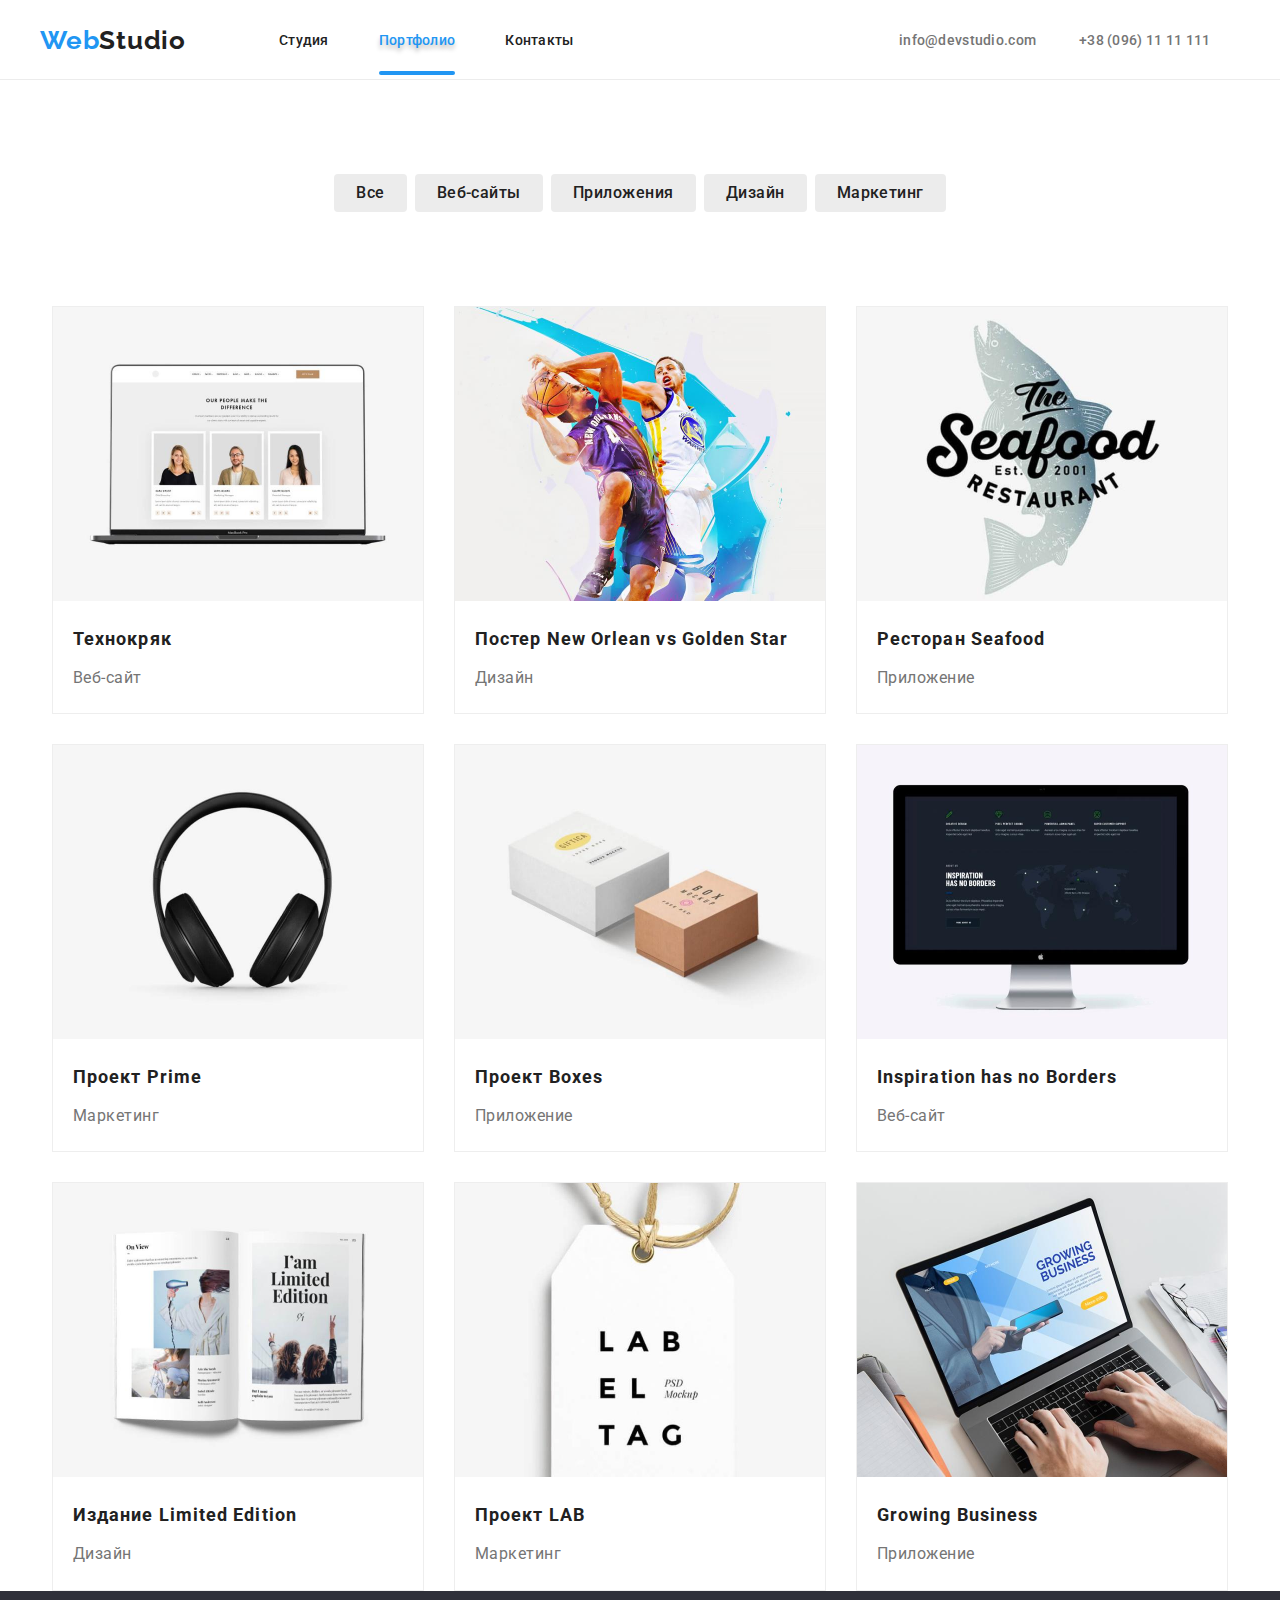
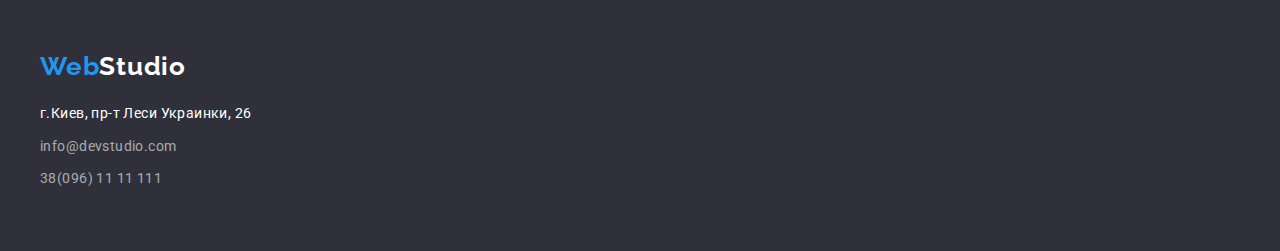
==== portfolio.html @ 5f7523ac "Img" ====
<!DOCTYPE html>
<html lang="en">
	<head>
		<meta charset="UTF-8" />
		<meta http-equiv="X-UA-Compatible" content="IE=edge" />
		<meta name="viewport" content="width=device-width, initial-scale=1.0" />
		<link
			rel="stylesheet"
			href="https://cdnjs.cloudflare.com/ajax/libs/modern-normalize/1.0.0/modern-normalize.min.css"
			integrity="sha512-ISS7cAi1PEhQ8jnbJpJZMd29NlhNj4AWYyLOSp2CE/CsHxTCu+r+t0D2yoJudVrd0/8fTVPUVDzY5Tvli75u/g=="
			crossorigin="anonymous"
		/>
		<link
			href="https://fonts.googleapis.com/css2?family=Oleo+Script&family=Raleway:ital,wght@0,700;1,400&family=Roboto:ital,wght@0,400;0,500;0,700;0,900;1,400;1,500;1,700;1,900&display=swap"
			rel="stylesheet"
		/>
		<link rel="stylesheet" href="./CSS/styles.css">
		<title>Portfolio</title>
  </head>
  <body>
    <div class="wrapper"></div>
    <!--Шапка сайта-->
    <header  class="header-container">
        <div class="header-body container">
            <nav class="navigation">
                <div class="header-logo">
                    <a lang="en" href="./index.html" rel="noopener noreferrer" class="logo link">
                        <span class="logo-first">Web</span>Studio
                    </a>
                </div>
                <div class="navigation-form">
                    <ul class="navigation-list list">
                        <li class="navigation-item"><a class="navigation-link link" href="./index.html">Студия</a></li>
                        <li class="navigation-item"><a class="navigation-link link current active" href="./portfolio.html">Портфолио</a></li>
                        <li class="navigation-item"><a class="navigation-link link" href="">Контакты</a></li>
                    </ul>
                </div>
                
            </nav>
            <div class="kontakt-line">
                <a class="link kontakt-link" href="mailto:info@devstudio.com">info@devstudio.com</a>
                <a class="link kontakt-link" href="tel:+380961111111">+38 (096) 11 11 111</a>
            </div>
        </div>
    </header>
    <main class="main-portfolio">
      <!--Фильтр-->
      <section class="portfolio-work-gallary">
        <h1 hidden class="portfolio-hidden">Фильтры поиска</h1>
        <div class="portfolio-container container">
            
                <ul class="portfolio-btn-list list">
                    <li class="portfolio-btn-item"><a href="#" class="portfolio-btn-link link">Все</a></li>
                    <li class="portfolio-btn-item"><a href="#" class="portfolio-btn-link link">Веб-сайты</a></li>
                    <li class="portfolio-btn-item"><a href="#" class="portfolio-btn-link link">Приложения</a></li>
                    <li class="portfolio-btn-item"><a href="#" class="portfolio-btn-link link">Дизайн</a></li>
                    <li class="portfolio-btn-item"><a href="#" class="portfolio-btn-link link">Маркетинг</a></li>
                </ul>
            
        </div>
        
            <ul class="portfolio-cards-list list">
                <li class="portfolio-cards-item body-card-item">
                    <a href="" class="card-link link">
                        <img src="./images/project1.jpg" alt="фото галереи работ" class="card-img" />
                        <div class="body-card-text-box">
                            <h2 class="card-title">Технокряк</h2>
                            <p class="card-subtitle">Веб-сайт</p>
                        </div>
                    </a>
                </li>
                <li class="portfolio-cards-item body-card-item">
                    <a href="" class="card-link link">
                        <img src="./images/project2.jpg" alt="фото галереи работ" class="card-img" />
                        <div class="body-card-text-box">
                            <h2 class="card-title">Постер New Orlean vs Golden Star</h2>
                            <p class="card-subtitle">Дизайн</p>
                        </div>
                    </a>
                </li>
                <li class="portfolio-cards-item body-card-item">
                    <a href="" class="card-link link">
                        <img src="./images/project3.jpg" alt="фото галереи работ" class="card-img" />
                        <div class="body-card-text-box">
                            <h2 class="card-title">Ресторан Seafood</h2>
                            <p class="card-subtitle">Приложение</p>
                        </div>
                    </a>
                </li>
                <li class="portfolio-cards-item body-card-item">
                    <a href="" class="card-link link">
                        <img src="./images/project4.jpg" alt="фото галереи работ" class="card-img" />
                        <div class="body-card-text-box">
                            <h2 class="card-title">Проект Prime</h2>
                            <p class="card-subtitle">Маркетинг</p>
                        </div>
                    </a>
                </li>
                <li class="portfolio-cards-item body-card-item">
                    <a href="" class="card-link link">
                        <img src="./images/project5.jpg" alt="фото галереи работ" class="card-img" />
                        <div class="body-card-text-box">
                            <h2 class="card-title">Проект Boxes</h2>
                            <p class="card-subtitle">Приложение</p>
                        </div>
                    </a>
                </li>
                <li class="portfolio-cards-item body-card-item">
                    <a href="" class="card-link link">
                        <img src="./images/project6.jpg" alt="фото галереи работ" class="card-img" />
                        <div class="body-card-text-box">
                            <h2 class="card-title">Inspiration has no Borders</h2>
                            <p class="card-subtitle">Веб-сайт</p>
                        </div>
                    </a>
                </li>
                <li class="portfolio-cards-item body-card-item">
                    <a href="" class="card-link link">
                        <img src="./images/project7.jpg" alt="фото галереи работ" class="card-img" />
                        <div class="body-card-text-box">
                            <h2 class="card-title">Издание Limited Edition</h2>
                            <p class="card-subtitle">Дизайн</p>
                        </div>
                    </a>
                </li>
                <li class="portfolio-cards-item body-card-item">
                    <a href="" class="card-link link">
                        <img src="./images/project8.jpg" alt="фото галереи работ" class="card-img" />
                        <div class="body-card-text-box">
                            <h2 class="card-title">Проект LAB</h2>
                            <p class="card-subtitle">Маркетинг</p>
                        </div>
                    </a>
                </li>
                <li class="portfolio-cards-item body-card-item">
                    <a href="" class="card-link link">
                        <img src="./images/project9.jpg" alt="фото галереи работ" class="card-img" />
                        <div class="body-card-text-box">
                            <h2 class="card-title">Growing Business</h2>
                            <p class="card-subtitle">Приложение</p>
                        </div>
                    </a>
                </li>
            </ul>
        
    </div>
</section>
    </main>
    <footer class="footer">
        <div class="footer-container container">
            
            <div class="footer-contact-body">
                <a lang="en" href="#top" rel="noopener noreferrer" class="logo logo-footer link">
                    <span class="logo-first">Web</span>Studio
                </a>
                <div class="address-list-body">
                    <address>
                        <ul class="footer-address-list list">
                            <li class="footer-address-item">
                                <a
                                    class="footer-address-link map-address link"
                                    href="https://goo.gl/maps/Bj5NZJTDuqSYe3zM9"
                                    target="_blank"
                                    rel="noopener noreferrer"
                                    >г.Киев, пр-т Леси Украинки, 26
                                </a>
                            </li>
                            <li class="footer-address-item">
                                <a class="footer-address-link link" href="mailtoinfo@devstudio.com">info@devstudio.com</a>
                            </li>
                            <li class="footer-address-item">
                                <a class="footer-address-link link" href="tel:+380961111111">38(096) 11 11 111</a>
                            </li>
                        </ul>
                    </address>
                </div>
            </div>
        </div>
    </footer>
  </body>
</html>
---- CSS/styles.css ----
* {
  margin: 0;
  padding: 0;
}
:root {
  --main-font: "Roboto";
  --second-font: "Raleway";
  --font-w: 400;
  --black-color: #000000;
  --second-black: #212121;
  --white-color: #ffffff;
  --blue-color: rgb(33, 150, 243);
  --grey-color: rgba(236, 236, 236, 1);
  --text-style: normal;
}
body {
  font-weight: 700;
  font-family: var(--main-font);
  font-size: 14px;
  color: var(--black-color);
  background-color: var(--white-color);
}

.link {
  text-decoration: none;
}

.list {
  list-style: none;
}

/* cursor: pointer; */
h1,
h2,
h3,
h4,
h5,
h6,
p {
  margin: 0;
}

ul,
ol {
  margin: 0;
}

img {
  display: block;
}

.address {
  font-style: normal;
}

.wrpper {
  max-width: 1600px;
  overflow: hidden;
}

.container {
  max-width: 1200px;
  margin: 0 auto;
  padding: 0px 15px 0px 15px;
}

.logo {
  font-family: var(--second-font);
  font-size: 26px;
  line-height: 1.19;
  letter-spacing: 0.03em;
  color: var(--second-black);
}
.logo-first {
  color: var(--blue-color);
}

.logo-footer {
  display: block;
  color: var(--white-color);
  margin: 0px 0px 20px 0px;
}

.header-container {
  position: relative;
}

.header-body {
  display: flex;
  align-items: center;
  min-height: 80px;
}

.header-container::after {
  display: block;
  content: "";
  position: absolute;
  width: 100%;
  height: 1px;
  background-color: var(--grey-color);
  bottom: 0;
  left: 0;
  z-index: 5;
}

.navigation {
  display: flex;
  align-items: center;
}

.navigation-form {
  min-width: 620px;
  margin: 0px 0px 0px 93px;
}

.navigation-list {
  display: flex;
  justify-content: start;
}

.navigation-item {
  margin: 0px 50px 0px 0px;
}

.navigation-item:last-child {
  margin-right: 0px;
}

.navigation-link {
  position: relative;
  font-weight: 500;
  line-height: 1.14;
  letter-spacing: 0.02em;
  color: var(--second-black);
}

.navigation-link:hover,
.navigation-link:focus {
  color: var(--blue-color);
  text-shadow: 0px 4px 4px rgba(0, 0, 0, 0.25);
}

.navigation-link::after {
  display: block;
  content: "";
  position: absolute;
  left: 0;
  top: 245%;
  opacity: 0;
  height: 4px;
  width: 100%;
  background: var(--blue-color);
  border-radius: 2px;
}

.navigation-link.current::after {
  opacity: 1;
}

.active {
  color: var(--blue-color);
  text-shadow: 0px 4px 4px rgba(0, 0, 0, 0.25);
}

.kontakt-line {
  justify-content: end;
}

.kontakt-link {
  font-weight: 500;
  line-height: 1.14;
  letter-spacing: 0.02em;
  margin: 0px 40px 0px 0px;

  color: #757575;
}

.kontakt-link:last-child {
  margin-right: 0px;
}

.kontakt-link:hover,
.kontakt-link:focus {
  text-shadow: 0px 1px 1px rgba(0, 0, 0, 0.25);
  color: var(--blue-color);
}


.hero-container {
  padding: 200px 250px;
}

.font-hero-header {
  background-color: #2f303a;
  /* position: absolute; */
}

.text-hero-header {
  font-weight: 900;
  font-size: 44px;
  line-height: 1.36;
  text-align: center;
  letter-spacing: 0.06em;
  color: var(--white-color);
  text-transform: uppercase;
}
.hero-btn {
  display: flex;
  justify-content: center;
  margin: 40px 0px 0px 0px;
}
.main-btn {
  width: 200px;
  height: 50px;
  cursor: pointer;
  outline: 3px solid;
  border: none;
  border-radius: 4px;
  font-family: var(--second-font);
  font-size: 16px;
  line-height: 1.8;
  letter-spacing: 0.06em;

  background: var(--blue-color);
  color: var(--white-color);

  outline-color: rgba(71, 126, 232, 0.5);
  transition: all 600ms cubic-bezier(0.2, 0, 0, 0.8);
}
.main-btn:hover,
.main-btn:focus {
  border: none;
  transition: all 500ms ease;
  color: #2f303a;
  outline-color: rgba(71, 126, 232, 0);
  outline-offset: 50px;
}


.features {
  padding: 91px 0px;
}
.features-list {
  display: flex;
  justify-content: center;
}
.features-link {
  margin: 0px 45px 0px 0px;
}
.features-link:last-child {
  margin-right: 0px;
}
.features-link-title {
  font-weight: 700;
  line-height: 1.14;
  letter-spacing: 0.02em;
  text-transform: uppercase;
  margin: 0px 0px 10px 0px;
  font-size: var(--font-w);
  color: var(--second-black);
}
.features-link-text {
  font-weight: var(--font-w);
  line-height: 1.7;
  letter-spacing: 0.03em;

  color: #757575;
}

.doing {
  padding: 0px 0px 94px 0px;
}
.doing-container {
  text-align: center;
}
.doing-title {
  font-size: 36px;
  line-height: 42px;
  text-align: center;
  letter-spacing: 0.03em;
  margin: 0px 0px 50px 0px;

  color: var(--second-black);
}
.doing-list {
  display: flex;
}
.doing-link {
  margin: 0px 30px 0px 0px;
}
.doing-link:last-child {
  margin-right: 0px;
}

.team {
  background-color: var(--grey-color);
}
.team-container {
  padding: 94px 0px;
}
.team-title {
  text-align: center;
  font-size: 36px;
  line-height: 1.17;
  letter-spacing: 0.03em;

  color: var(--second-black);

  margin: 0px 0px 50px 0px;
}
.team-list {
  display: flex;
  justify-content: center;
}
.list {
}
.team-link {
  margin: 0px 30px 0px 0px;
  padding: 0px 0px 30px 0px;
  text-align: center;
  box-shadow: 0px 1px 3px rgba(0, 0, 0, 0.12), 0px 1px 1px rgba(0, 0, 0, 0.14),
    0px 2px 1px rgba(0, 0, 0, 0.2);
  border-radius: 0px 0px 4px 4px;
  background-color: var(--white-color);
  outline-color: none;
}
.team-link:last-child {
  margin-right: 0;
}
.team-card-foto {
  transition: all 1000ms ease;
}
.team-card-foto:hover {
  transform: scale(0.9);
  transition: all 750ms ease;
}
.team-card-name {
  font-weight: 500;
  font-size: 16px;
  line-height: 1.19;
  letter-spacing: 0.03em;
  margin: 30px 0px 10px 0px;

  color: var(--second-black);
}
.team-card-pro {
  font-weight: var(--font-w);
  font-size: 16px;
  line-height: 1.19;
  letter-spacing: 0.03em;

  color: #757575;
}


.footer {
  background-color: rgba(47, 48, 58, 1);
}
.footer-container {
  padding: 60px 0px 60px 0px;
}
.footer-contact-body {
}
.footer-logo-body {
  margin: 0px 0px 20px 0px;
}
address-list-body {
}
.footer-address-list {
}
// .footer-address-list a:hover,
// .footer-address-list a:focus {
//   color: var(--blue-color);
//   text-shadow: 0px 4px 4px rgba(0, 0, 0, 0.25);
// }
.footer-address-item {
  margin: 0px 0px 9px 0px;
}
.footer-address-item:last-child {
  margin-bottom: 0;
}
.footer-address-link {
  font-weight: var(--font-w);
  font-style: var(--text-style);
  line-height: 1.7;
  letter-spacing: 0.03em;
  color: rgba(255, 255, 255, 0.6);
}
.footer-address-link:hover,
.footer-address-link:focus {
  color: rgba(33, 150, 243, 0.7);
  text-shadow: 0px 4px 4px rgba(0, 0, 0, 0.25);
}
.map-address {
  color: var(--white-color);
}


.portfolio-work-gallary {
}
.portfolio-container {
  padding: 94px 0px 94px 0px;
}

.portfolio-btn-list {
  display: flex;
  justify-content: center;
}
.portfolio-btn-item {
  margin: 0px 8px 0px 0px;
}
.portfolio-btn-item:last-child {
  margin-right: 0;
}
.portfolio-btn-link {
  display: block;
  // width: 145px;
  border-radius: 4px;
  padding: 6px 22px;
  text-align: center;
  font-weight: 500;
  font-size: 16px;
  line-height: 1.6;
  text-align: center;
  letter-spacing: 0.03em;
  color: var(--second-black);
  background-color: var(--grey-color);
}
.portfolio-btn-link:hover,
.portfolio-btn-link:focus {
  box-shadow: 0px 3px 1px rgba(0, 0, 0, 0.1), 0px 1px 2px rgba(0, 0, 0, 0.08),
    0px 2px 2px rgba(0, 0, 0, 0.12);
  color: var(--white-color);
  background: var(--blue-color);
}

.portfolio-cards-list {
  display: flex;
  justify-content: center;
  flex-wrap: wrap;
}
.portfolio-cards-item {
  margin: 0px 30px 30px 0px;
  border: 1px solid rgba(238, 238, 238, 1);
}
.portfolio-cards-item:nth-child(3n) {
  margin-right: 0px;
}
.portfolio-cards-item:nth-last-child(-n + 3) {
  margin-bottom: 0px;
}
.body-card-item {
}
.card-link {
}
.card-img {
  max-width: 370px;
  // border: 1px solid rgba(238, 238, 238, 1);
}
.body-card-text-box {
  padding: 20px 20px;
  line-height: 2;
  border: 0px solid rgba(238, 238, 238, 1);
  // letter-spacing: 0.06em;

  color: var(--second-black);
}
.card-title {
  font-family: var(--main-font);
  font-weight: 700;
  font-size: 18px;
  line-height: 2;
  letter-spacing: 0.06em;

  color: #212121;
}
.card-subtitle {
  font-weight: var(--font-w);
  margin: 6px 0px 0px 0px;
  font-size: 16px;
  line-height: 1.9;
  letter-spacing: 0.03em;

  color: #757575;
}
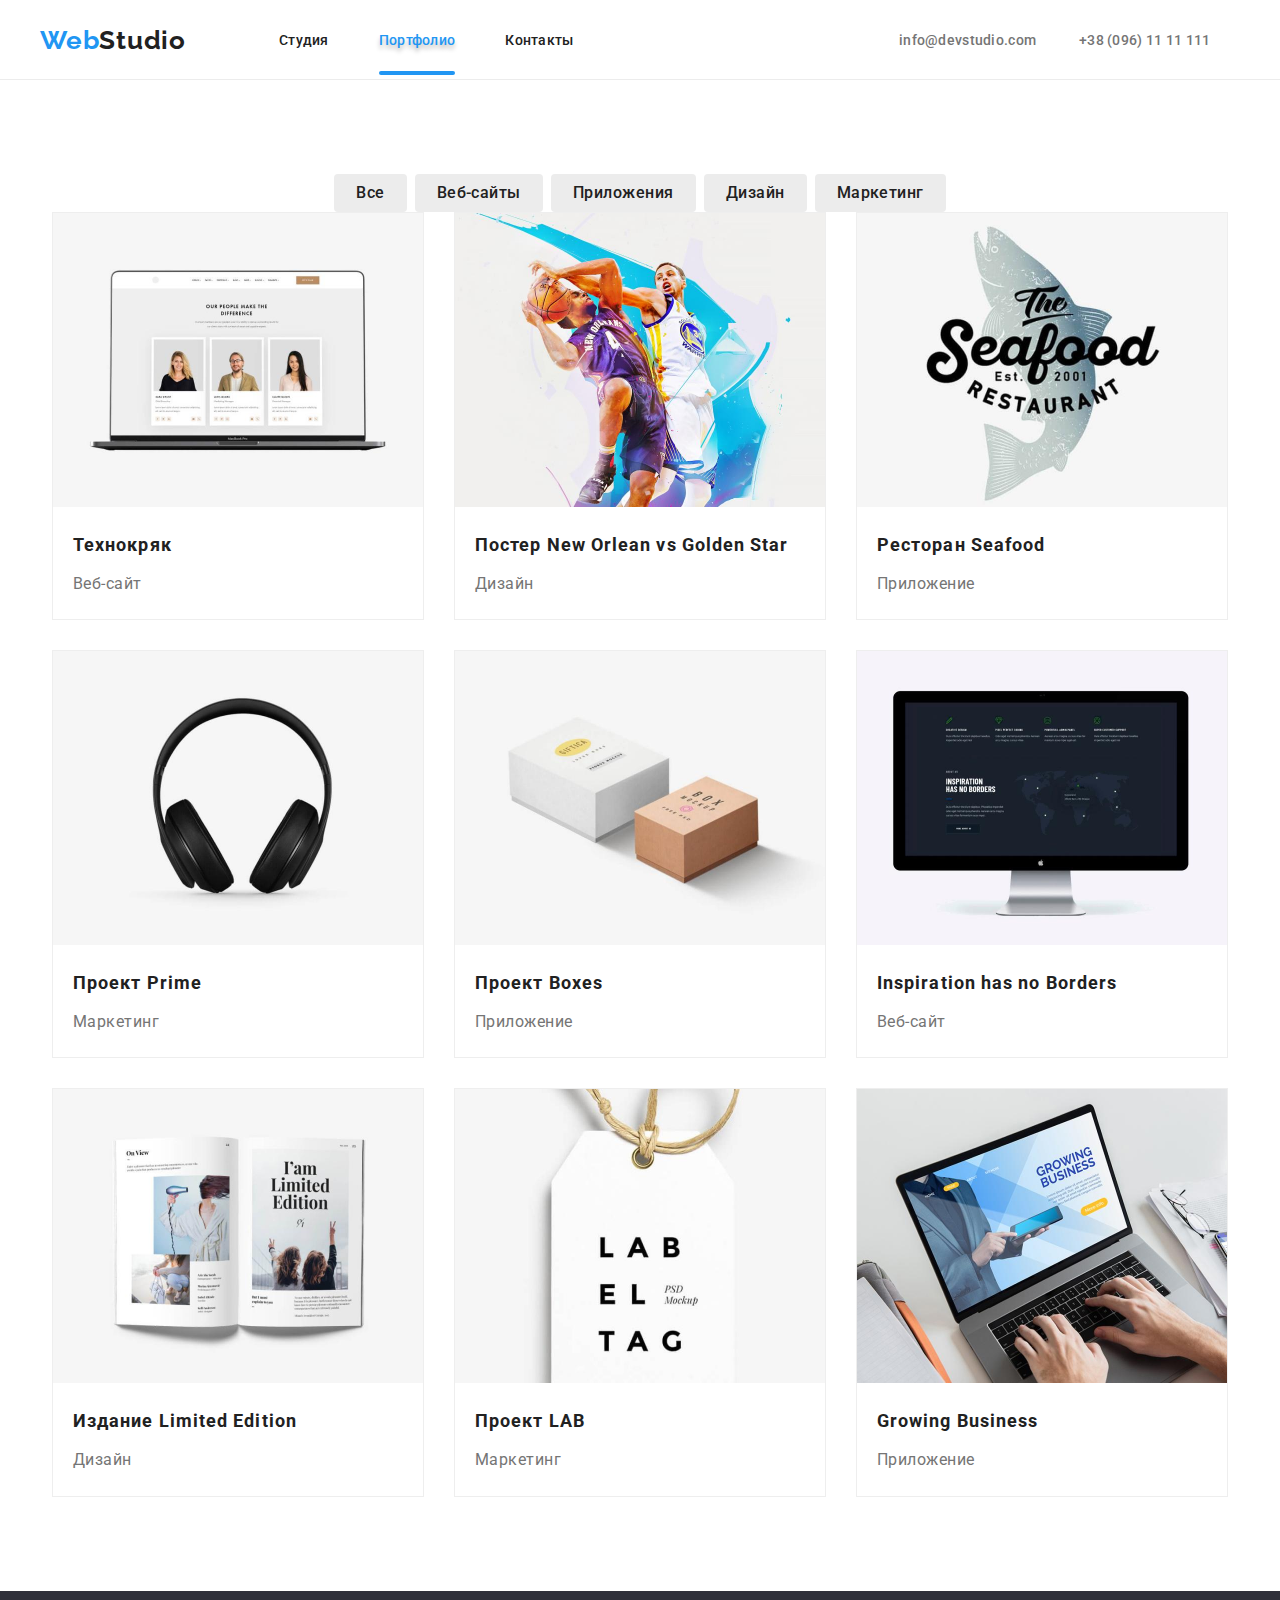
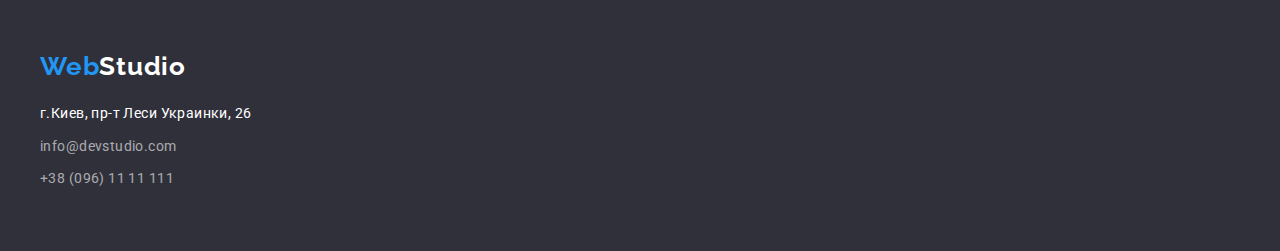
==== commit 853089a9: "portfolio.html" ====
--- a/portfolio.html
+++ b/portfolio.html
@@ -45,106 +45,105 @@
     </header>
     <main class="main-portfolio">
       <!--Фильтр-->
-      <section class="portfolio-work-gallary">
-        <h1 hidden class="portfolio-hidden">Фильтры поиска</h1>
-        <div class="portfolio-container container">
-            
-                <ul class="portfolio-btn-list list">
-                    <li class="portfolio-btn-item"><a href="#" class="portfolio-btn-link link">Все</a></li>
-                    <li class="portfolio-btn-item"><a href="#" class="portfolio-btn-link link">Веб-сайты</a></li>
-                    <li class="portfolio-btn-item"><a href="#" class="portfolio-btn-link link">Приложения</a></li>
-                    <li class="portfolio-btn-item"><a href="#" class="portfolio-btn-link link">Дизайн</a></li>
-                    <li class="portfolio-btn-item"><a href="#" class="portfolio-btn-link link">Маркетинг</a></li>
-                </ul>
-            
-        </div>
-        
-            <ul class="portfolio-cards-list list">
-                <li class="portfolio-cards-item body-card-item">
-                    <a href="" class="card-link link">
-                        <img src="./images/project1.jpg" alt="фото галереи работ" class="card-img" />
-                        <div class="body-card-text-box">
-                            <h2 class="card-title">Технокряк</h2>
-                            <p class="card-subtitle">Веб-сайт</p>
-                        </div>
-                    </a>
-                </li>
-                <li class="portfolio-cards-item body-card-item">
-                    <a href="" class="card-link link">
-                        <img src="./images/project2.jpg" alt="фото галереи работ" class="card-img" />
-                        <div class="body-card-text-box">
-                            <h2 class="card-title">Постер New Orlean vs Golden Star</h2>
-                            <p class="card-subtitle">Дизайн</p>
-                        </div>
-                    </a>
-                </li>
-                <li class="portfolio-cards-item body-card-item">
-                    <a href="" class="card-link link">
-                        <img src="./images/project3.jpg" alt="фото галереи работ" class="card-img" />
-                        <div class="body-card-text-box">
-                            <h2 class="card-title">Ресторан Seafood</h2>
-                            <p class="card-subtitle">Приложение</p>
-                        </div>
-                    </a>
-                </li>
-                <li class="portfolio-cards-item body-card-item">
-                    <a href="" class="card-link link">
-                        <img src="./images/project4.jpg" alt="фото галереи работ" class="card-img" />
-                        <div class="body-card-text-box">
-                            <h2 class="card-title">Проект Prime</h2>
-                            <p class="card-subtitle">Маркетинг</p>
-                        </div>
-                    </a>
-                </li>
-                <li class="portfolio-cards-item body-card-item">
-                    <a href="" class="card-link link">
-                        <img src="./images/project5.jpg" alt="фото галереи работ" class="card-img" />
-                        <div class="body-card-text-box">
-                            <h2 class="card-title">Проект Boxes</h2>
-                            <p class="card-subtitle">Приложение</p>
-                        </div>
-                    </a>
-                </li>
-                <li class="portfolio-cards-item body-card-item">
-                    <a href="" class="card-link link">
-                        <img src="./images/project6.jpg" alt="фото галереи работ" class="card-img" />
-                        <div class="body-card-text-box">
-                            <h2 class="card-title">Inspiration has no Borders</h2>
-                            <p class="card-subtitle">Веб-сайт</p>
-                        </div>
-                    </a>
-                </li>
-                <li class="portfolio-cards-item body-card-item">
-                    <a href="" class="card-link link">
-                        <img src="./images/project7.jpg" alt="фото галереи работ" class="card-img" />
-                        <div class="body-card-text-box">
-                            <h2 class="card-title">Издание Limited Edition</h2>
-                            <p class="card-subtitle">Дизайн</p>
-                        </div>
-                    </a>
-                </li>
-                <li class="portfolio-cards-item body-card-item">
-                    <a href="" class="card-link link">
-                        <img src="./images/project8.jpg" alt="фото галереи работ" class="card-img" />
-                        <div class="body-card-text-box">
-                            <h2 class="card-title">Проект LAB</h2>
-                            <p class="card-subtitle">Маркетинг</p>
-                        </div>
-                    </a>
-                </li>
-                <li class="portfolio-cards-item body-card-item">
-                    <a href="" class="card-link link">
-                        <img src="./images/project9.jpg" alt="фото галереи работ" class="card-img" />
-                        <div class="body-card-text-box">
-                            <h2 class="card-title">Growing Business</h2>
-                            <p class="card-subtitle">Приложение</p>
-                        </div>
-                    </a>
-                </li>
-            </ul>
-        
-    </div>
-</section>
+        <section class="portfolio-work-gallary">
+                <h1 hidden class="portfolio-hidden">Фильтры поиска</h1>
+                <div class="portfolio-container">
+                    
+                        <ul class="portfolio-btn-list list">
+                            <li class="portfolio-btn-item"><a href="#" class="portfolio-btn-link link">Все</a></li>
+                            <li class="portfolio-btn-item"><a href="#" class="portfolio-btn-link link">Веб-сайты</a></li>
+                            <li class="portfolio-btn-item"><a href="#" class="portfolio-btn-link link">Приложения</a></li>
+                            <li class="portfolio-btn-item"><a href="#" class="portfolio-btn-link link">Дизайн</a></li>
+                            <li class="portfolio-btn-item"><a href="#" class="portfolio-btn-link link">Маркетинг</a></li>
+                        </ul>
+                    
+                
+                
+                    <ul class="portfolio-cards-list list">
+                        <li class="portfolio-cards-item body-card-item">
+                            <a href="" class="card-link link">
+                                <img src="./images/project1.jpg" alt="фото галереи работ" class="card-img" />
+                                <div class="body-card-text-box">
+                                    <h2 class="card-title">Технокряк</h2>
+                                    <p class="card-subtitle">Веб-сайт</p>
+                                </div>
+                            </a>
+                        </li>
+                        <li class="portfolio-cards-item body-card-item">
+                            <a href="" class="card-link link">
+                                <img src="./images/project2.jpg" alt="фото галереи работ" class="card-img" />
+                                <div class="body-card-text-box">
+                                    <h2 class="card-title">Постер New Orlean vs Golden Star</h2>
+                                    <p class="card-subtitle">Дизайн</p>
+                                </div>
+                            </a>
+                        </li>
+                        <li class="portfolio-cards-item body-card-item">
+                            <a href="" class="card-link link">
+                                <img src="./images/project3.jpg" alt="фото галереи работ" class="card-img" />
+                                <div class="body-card-text-box">
+                                    <h2 class="card-title">Ресторан Seafood</h2>
+                                    <p class="card-subtitle">Приложение</p>
+                                </div>
+                            </a>
+                        </li>
+                        <li class="portfolio-cards-item body-card-item">
+                            <a href="" class="card-link link">
+                                <img src="./images/project4.jpg" alt="фото галереи работ" class="card-img" />
+                                <div class="body-card-text-box">
+                                    <h2 class="card-title">Проект Prime</h2>
+                                    <p class="card-subtitle">Маркетинг</p>
+                                </div>
+                            </a>
+                        </li>
+                        <li class="portfolio-cards-item body-card-item">
+                            <a href="" class="card-link link">
+                                <img src="./images/project5.jpg" alt="фото галереи работ" class="card-img" />
+                                <div class="body-card-text-box">
+                                    <h2 class="card-title">Проект Boxes</h2>
+                                    <p class="card-subtitle">Приложение</p>
+                                </div>
+                            </a>
+                        </li>
+                        <li class="portfolio-cards-item body-card-item">
+                            <a href="" class="card-link link">
+                                <img src="./images/project6.jpg" alt="фото галереи работ" class="card-img" />
+                                <div class="body-card-text-box">
+                                    <h2 class="card-title">Inspiration has no Borders</h2>
+                                    <p class="card-subtitle">Веб-сайт</p>
+                                </div>
+                            </a>
+                        </li>
+                        <li class="portfolio-cards-item body-card-item">
+                            <a href="" class="card-link link">
+                                <img src="./images/project7.jpg" alt="фото галереи работ" class="card-img" />
+                                <div class="body-card-text-box">
+                                    <h2 class="card-title">Издание Limited Edition</h2>
+                                    <p class="card-subtitle">Дизайн</p>
+                                </div>
+                            </a>
+                        </li>
+                        <li class="portfolio-cards-item body-card-item">
+                            <a href="" class="card-link link">
+                                <img src="./images/project8.jpg" alt="фото галереи работ" class="card-img" />
+                                <div class="body-card-text-box">
+                                    <h2 class="card-title">Проект LAB</h2>
+                                    <p class="card-subtitle">Маркетинг</p>
+                                </div>
+                            </a>
+                        </li>
+                        <li class="portfolio-cards-item body-card-item">
+                            <a href="" class="card-link link">
+                                <img src="./images/project9.jpg" alt="фото галереи работ" class="card-img" />
+                                <div class="body-card-text-box">
+                                    <h2 class="card-title">Growing Business</h2>
+                                    <p class="card-subtitle">Приложение</p>
+                                </div>
+                            </a>
+                        </li>
+                    </ul>
+                </div> 
+        </section>
     </main>
     <footer class="footer">
         <div class="footer-container container">
@@ -169,7 +168,7 @@
                                 <a class="footer-address-link link" href="mailtoinfo@devstudio.com">info@devstudio.com</a>
                             </li>
                             <li class="footer-address-item">
-                                <a class="footer-address-link link" href="tel:+380961111111">38(096) 11 11 111</a>
+                                <a class="footer-address-link link" href="tel:+380961111111">+38 (096) 11 11 111</a>
                             </li>
                         </ul>
                     </address>
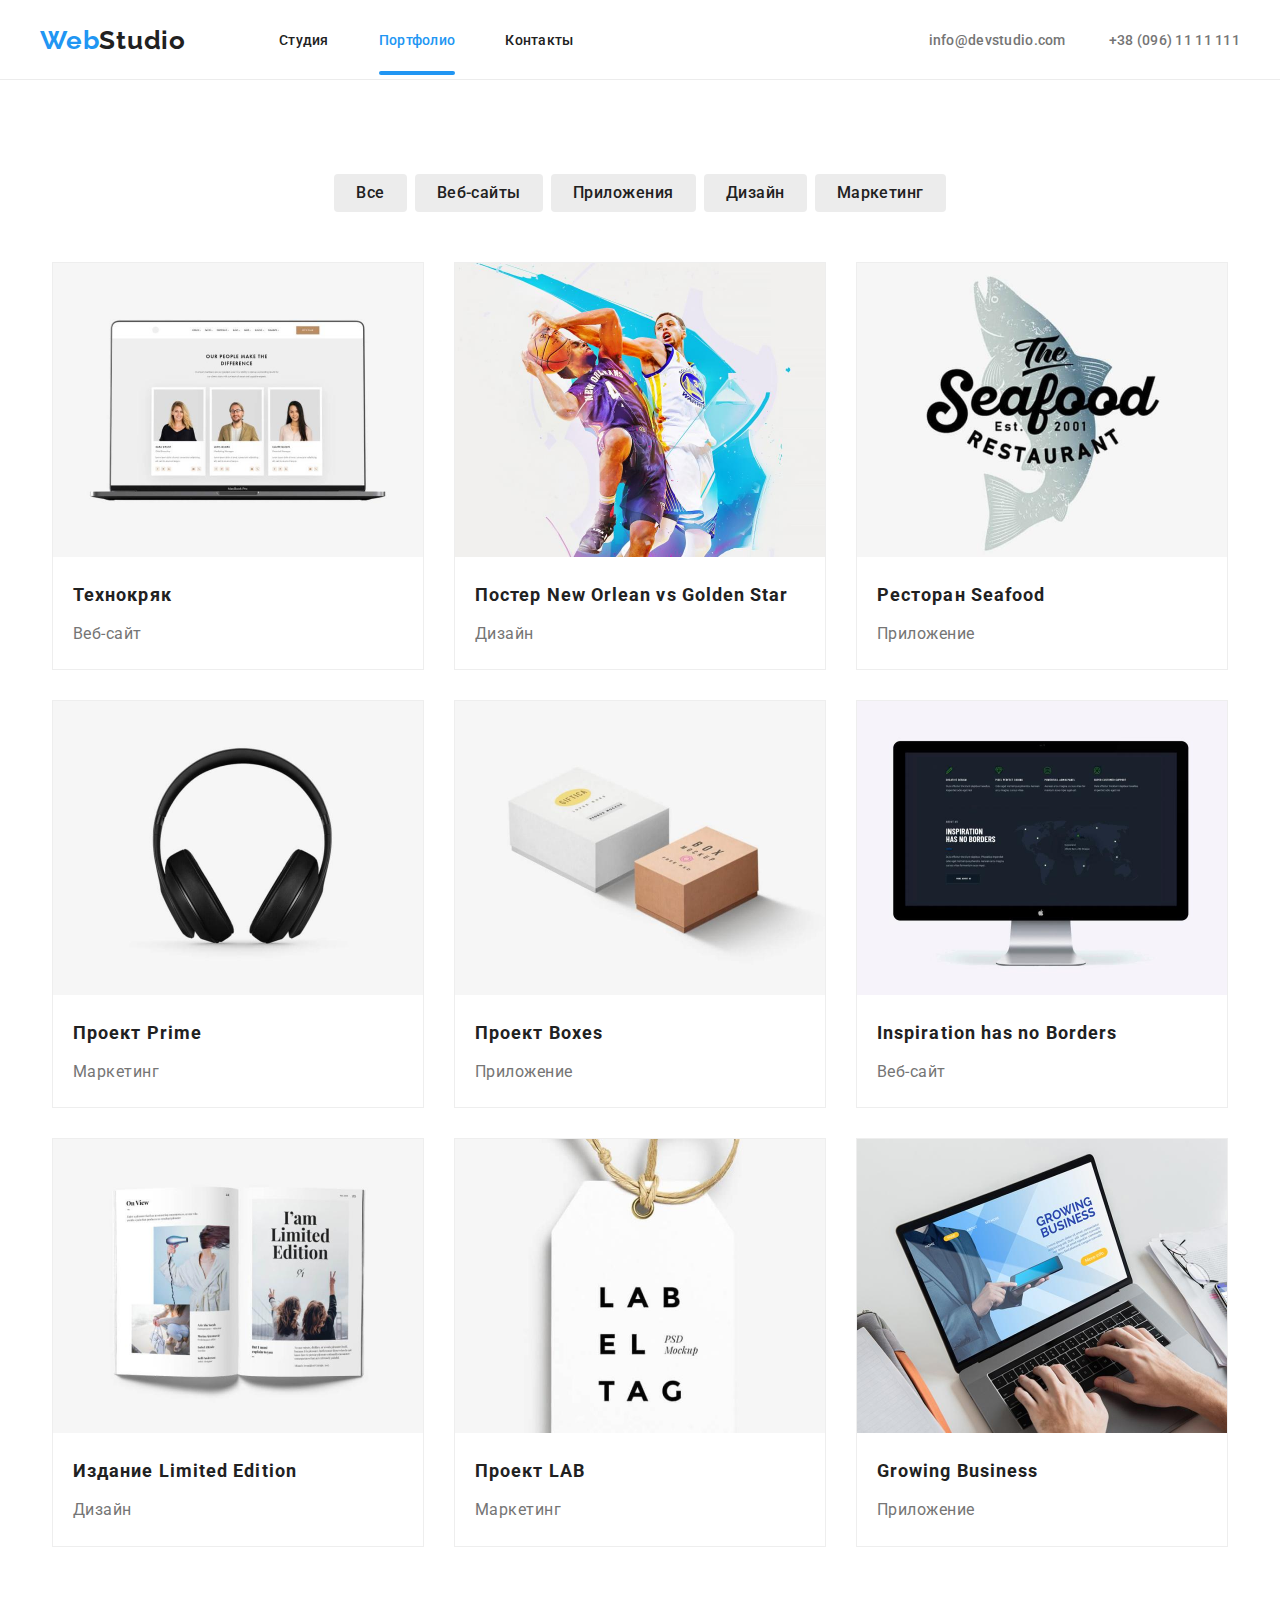
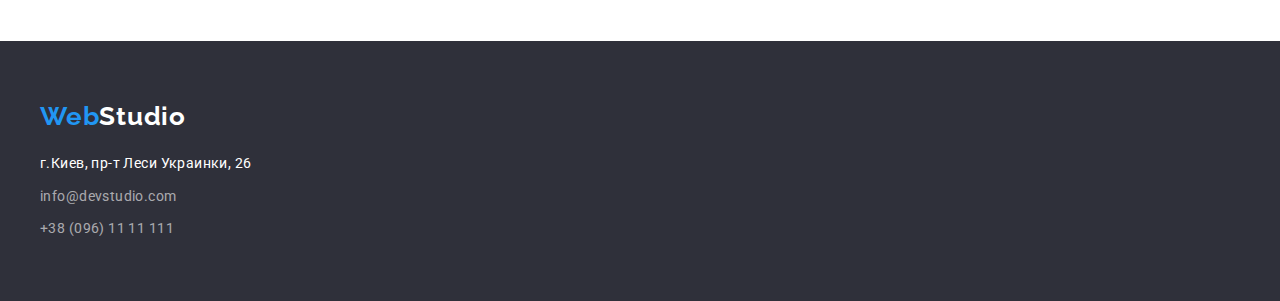
==== commit 2eb45358: "portfolio.html" ====
--- a/portfolio.html
+++ b/portfolio.html
@@ -47,7 +47,7 @@
       <!--Фильтр-->
         <section class="portfolio-work-gallary">
                 <h1 hidden class="portfolio-hidden">Фильтры поиска</h1>
-                <div class="portfolio-container">
+                <div class="portfolio-container container">
                     
                         <ul class="portfolio-btn-list list">
                             <li class="portfolio-btn-item"><a href="#" class="portfolio-btn-link link">Все</a></li>
--- a/CSS/styles.css
+++ b/CSS/styles.css
@@ -2,6 +2,7 @@
   margin: 0;
   padding: 0;
 }
+
 :root {
   --main-font: "Roboto";
   --second-font: "Raleway";
@@ -13,6 +14,7 @@
   --grey-color: rgba(236, 236, 236, 1);
   --text-style: normal;
 }
+
 body {
   font-weight: 700;
   font-family: var(--main-font);
@@ -71,6 +73,7 @@
   letter-spacing: 0.03em;
   color: var(--second-black);
 }
+
 .logo-first {
   color: var(--blue-color);
 }
@@ -115,7 +118,6 @@
 
 .navigation-list {
   display: flex;
-  justify-content: start;
 }
 
 .navigation-item {
@@ -159,11 +161,10 @@
 
 .active {
   color: var(--blue-color);
-  text-shadow: 0px 4px 4px rgba(0, 0, 0, 0.25);
 }
 
 .kontakt-line {
-  justify-content: end;
+  margin-left: auto;
 }
 
 .kontakt-link {
@@ -185,13 +186,15 @@
   color: var(--blue-color);
 }
 
-
 .hero-container {
-  padding: 200px 250px;
+  /*padding: 200px 0;*/
 }
 
 .font-hero-header {
   background-color: #2f303a;
+  padding: 200px 0;
+
+  text-align: center;
   /* position: absolute; */
 }
 
@@ -199,21 +202,25 @@
   font-weight: 900;
   font-size: 44px;
   line-height: 1.36;
+  width: 696px;
+  margin: 0 auto;
   text-align: center;
   letter-spacing: 0.06em;
   color: var(--white-color);
   text-transform: uppercase;
 }
-.hero-btn {
+
+/*.hero-btn {
   display: flex;
   justify-content: center;
   margin: 40px 0px 0px 0px;
-}
+}*/
+
 .main-btn {
+  margin-top: 30px;
   width: 200px;
   height: 50px;
   cursor: pointer;
-  outline: 3px solid;
   border: none;
   border-radius: 4px;
   font-family: var(--second-font);
@@ -227,6 +234,7 @@
   outline-color: rgba(71, 126, 232, 0.5);
   transition: all 600ms cubic-bezier(0.2, 0, 0, 0.8);
 }
+
 .main-btn:hover,
 .main-btn:focus {
   border: none;
@@ -236,20 +244,23 @@
   outline-offset: 50px;
 }
 
-
 .features {
-  padding: 91px 0px;
-}
+  padding: 94px 0px;
+}
+
 .features-list {
   display: flex;
   justify-content: center;
 }
+
 .features-link {
   margin: 0px 45px 0px 0px;
 }
+
 .features-link:last-child {
   margin-right: 0px;
 }
+
 .features-link-title {
   font-weight: 700;
   line-height: 1.14;
@@ -259,6 +270,7 @@
   font-size: var(--font-w);
   color: var(--second-black);
 }
+
 .features-link-text {
   font-weight: var(--font-w);
   line-height: 1.7;
@@ -270,9 +282,11 @@
 .doing {
   padding: 0px 0px 94px 0px;
 }
+
 .doing-container {
   text-align: center;
 }
+
 .doing-title {
   font-size: 36px;
   line-height: 42px;
@@ -282,22 +296,29 @@
 
   color: var(--second-black);
 }
+
 .doing-list {
   display: flex;
 }
+
 .doing-link {
   margin: 0px 30px 0px 0px;
 }
+
 .doing-link:last-child {
   margin-right: 0px;
 }
 
 .team {
   background-color: var(--grey-color);
-}
+  padding-top: 94px;
+  padding-bottom: 94px;
+}
+
 .team-container {
-  padding: 94px 0px;
-}
+  /*padding: 94px 0px;*/
+}
+
 .team-title {
   text-align: center;
   font-size: 36px;
@@ -308,15 +329,17 @@
 
   margin: 0px 0px 50px 0px;
 }
+
 .team-list {
   display: flex;
   justify-content: center;
 }
+
 .list {
 }
+
 .team-link {
   margin: 0px 30px 0px 0px;
-  padding: 0px 0px 30px 0px;
   text-align: center;
   box-shadow: 0px 1px 3px rgba(0, 0, 0, 0.12), 0px 1px 1px rgba(0, 0, 0, 0.14),
     0px 2px 1px rgba(0, 0, 0, 0.2);
@@ -324,9 +347,11 @@
   background-color: var(--white-color);
   outline-color: none;
 }
+
 .team-link:last-child {
   margin-right: 0;
 }
+
 .team-card-foto {
   transition: all 1000ms ease;
 }
@@ -334,6 +359,7 @@
   transform: scale(0.9);
   transition: all 750ms ease;
 }
+
 .team-card-name {
   font-weight: 500;
   font-size: 16px;
@@ -343,7 +369,9 @@
 
   color: var(--second-black);
 }
+
 .team-card-pro {
+  margin-bottom: 30px;
   font-weight: var(--font-w);
   font-size: 16px;
   line-height: 1.19;
@@ -352,33 +380,42 @@
   color: #757575;
 }
 
-
 .footer {
   background-color: rgba(47, 48, 58, 1);
-}
+  padding: 60px 0px 60px 0px;
+}
+
 .footer-container {
-  padding: 60px 0px 60px 0px;
-}
+  /*padding: 60px 0px 60px 0px;*/
+}
+
 .footer-contact-body {
 }
+
 .footer-logo-body {
   margin: 0px 0px 20px 0px;
 }
+
 address-list-body {
 }
+
 .footer-address-list {
 }
+
 // .footer-address-list a:hover,
 // .footer-address-list a:focus {
 //   color: var(--blue-color);
-//   text-shadow: 0px 4px 4px rgba(0, 0, 0, 0.25);
+//
 // }
+
 .footer-address-item {
   margin: 0px 0px 9px 0px;
 }
+
 .footer-address-item:last-child {
   margin-bottom: 0;
 }
+
 .footer-address-link {
   font-weight: var(--font-w);
   font-style: var(--text-style);
@@ -386,32 +423,40 @@
   letter-spacing: 0.03em;
   color: rgba(255, 255, 255, 0.6);
 }
+
 .footer-address-link:hover,
 .footer-address-link:focus {
   color: rgba(33, 150, 243, 0.7);
-  text-shadow: 0px 4px 4px rgba(0, 0, 0, 0.25);
-}
+}
+
 .map-address {
   color: var(--white-color);
 }
 
-
 .portfolio-work-gallary {
-}
+  padding-top: 94px;
+  padding-bottom: 94px;
+}
+
 .portfolio-container {
-  padding: 94px 0px 94px 0px;
+  /*padding: 94px 0px 94px 0px;*/
 }
 
 .portfolio-btn-list {
   display: flex;
   justify-content: center;
-}
+  margin-bottom: 50px;
+  
+}
+
 .portfolio-btn-item {
   margin: 0px 8px 0px 0px;
 }
+
 .portfolio-btn-item:last-child {
   margin-right: 0;
 }
+
 .portfolio-btn-link {
   display: block;
   // width: 145px;
@@ -426,10 +471,11 @@
   color: var(--second-black);
   background-color: var(--grey-color);
 }
+
 .portfolio-btn-link:hover,
 .portfolio-btn-link:focus {
-  box-shadow: 0px 3px 1px rgba(0, 0, 0, 0.1), 0px 1px 2px rgba(0, 0, 0, 0.08),
-    0px 2px 2px rgba(0, 0, 0, 0.12);
+  /*box-shadow: 0px 3px 1px rgba(0, 0, 0, 0.1), 0px 1px 2px rgba(0, 0, 0, 0.08),
+    0px 2px 2px rgba(0, 0, 0, 0.12);*/
   color: var(--white-color);
   background: var(--blue-color);
 }
@@ -439,24 +485,31 @@
   justify-content: center;
   flex-wrap: wrap;
 }
+
 .portfolio-cards-item {
   margin: 0px 30px 30px 0px;
   border: 1px solid rgba(238, 238, 238, 1);
 }
+
 .portfolio-cards-item:nth-child(3n) {
   margin-right: 0px;
 }
+
 .portfolio-cards-item:nth-last-child(-n + 3) {
   margin-bottom: 0px;
 }
+
 .body-card-item {
 }
+
 .card-link {
 }
+
 .card-img {
   max-width: 370px;
   // border: 1px solid rgba(238, 238, 238, 1);
 }
+
 .body-card-text-box {
   padding: 20px 20px;
   line-height: 2;
@@ -465,6 +518,7 @@
 
   color: var(--second-black);
 }
+
 .card-title {
   font-family: var(--main-font);
   font-weight: 700;
@@ -474,6 +528,7 @@
 
   color: #212121;
 }
+
 .card-subtitle {
   font-weight: var(--font-w);
   margin: 6px 0px 0px 0px;
@@ -483,5 +538,3 @@
 
   color: #757575;
 }
-
-
